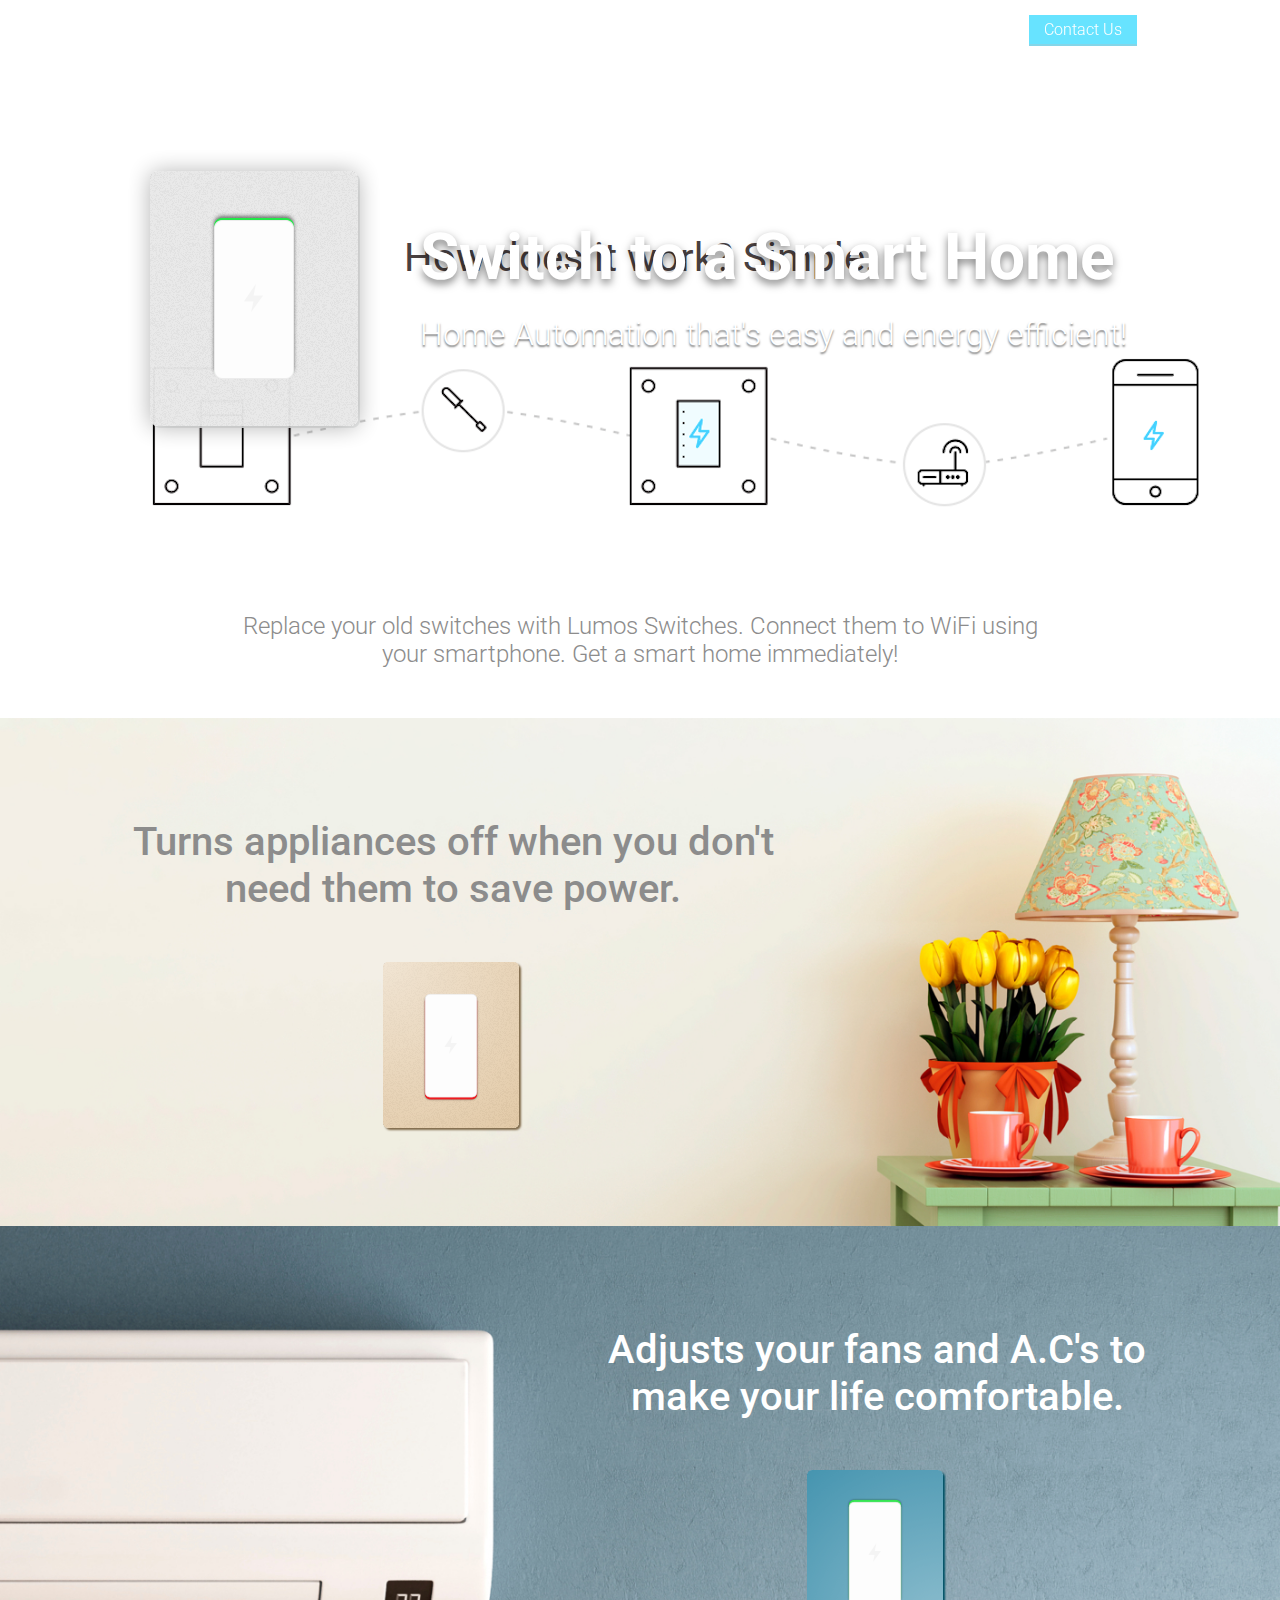
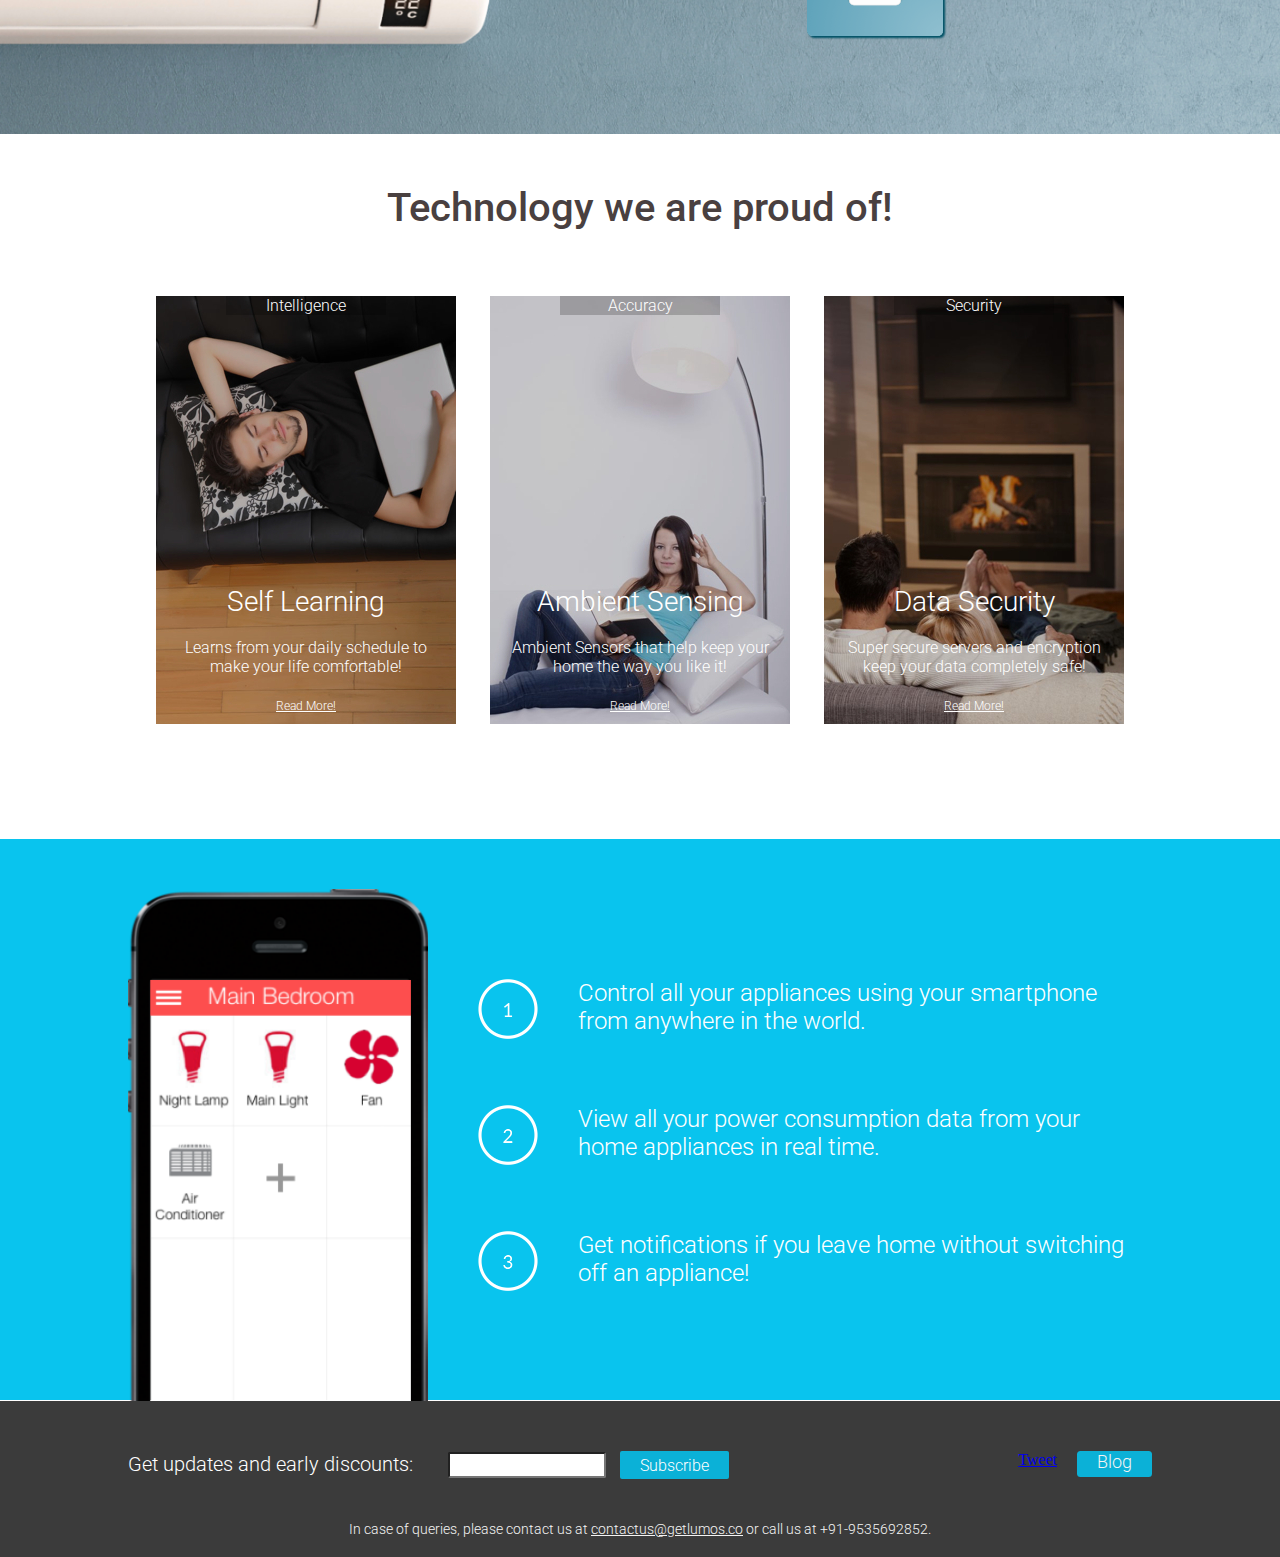
==== index.html @ be2c0e06 "Fixed the top nav as well" ====
<!DOCTYPE html>
<html lang="en" xml:lang="en" xmlns="http://www.w3.org/1999/xhtml">
<head>
<meta http-equiv="Content-Type" content="text/html; charset=UTF-8">
<link href='http://fonts.googleapis.com/css?family=Roboto:400,700,500,300,100' rel='stylesheet' type='text/css'>
<title>Lumos: Home Automation Made Simple!</title>
<link href="./Lumos_Files/css/Main.css" media="screen" rel="stylesheet" type="text/css">
<script src="./Lumos_Files/js/modernizr.custom.js"></script>
<script src="./Lumos_Files/js/toucheffects.js"></script>
<script src="./Lumos_Files/js/jquery-1.9.1.min.js"></script>


<!-- jquery to execute the menu effect-->
<script type="text/javascript">
$(document).ready(function () {
    var menu = $('.slide');

    $(window).scroll(function () {
        var y = $(this).scrollTop();
        var z = $('#fold2').offset().top; //to ensure smooth scrolling

        if (y >= z) {
            menu.removeClass('menuBar').addClass('light-menuBar');
            document.getElementById("logo").style.backgroundImage="url('./Lumos_Files/images/LumosFinalLogo.png')";
        }
        else{
            menu.removeClass('light-menuBar').addClass('menuBar');
         	document.getElementById("logo").style.backgroundImage="url('./Lumos_Files/images/LumosFinalLogo1.png')";   
        }
    });
    
    //smoothscroll
    $('a[href^="#"]').on('click',function (e) {
	    e.preventDefault();
	    var target = this.hash,
	    $target = $(target);
	    $('html, body').stop().animate({
	        'scrollTop': $target.offset().top
	    }, 500, 'swing', function () {
	        window.location.hash = target;
	    });
	});

});
</script>

<script type="text/javascript">
$( '#listimage2' ).mouseover(function() {
	$( '#fold6image' ).css('background-image', 'url('./Lumos_Files/images/LumosFinalLogo1.png')');
}); 
</script>

</head>

<body>
<!-- Facebook like button -->
<div id="fb-root"></div>
<script>(function(d, s, id) {
  var js, fjs = d.getElementsByTagName(s)[0];
  if (d.getElementById(id)) return;
  js = d.createElement(s); js.id = id;
  js.src = "https://connect.facebook.net/en_US/sdk.js#xfbml=1&appId=117642831675989&version=v2.0";
  fjs.parentNode.insertBefore(js, fjs);
}(document, 'script', 'facebook-jssdk'));
</script>


<div id="fold1background" class ="fold1background">
	<div id="backgroundvideo">
		<video autoplay loop poster="./Lumos_Files/images/Fold1.png" id="bgvid">
			<source src="./Lumos_Files/images/Fold1_new.webm" type="video/webm">
			<source src="./Lumos_Files/images/Lumos_Website_2_hd720.mp4" type="video/mp4">
		</video>
	</div>
	</div>
<div class = "slide menuBar">
<div class="wrap">
   <div id = "menuBar"> 
    <div class = "logo" id="logo">
    	<a href=""><img src="./Lumos_Files/images/Logohref.png"></a>
    </div>
	<ul class="nav">
		<li class="business_solutions" id="business_solutions" ><a href="./businesssolutions.html"><span>Business Solutions</span></a></li>
        <li class="case_studies" id="case_studies"><a href="https://www.medium.com/@LumosAutomation"><span>Blog</span></a></li>
        <li class="preorder" id="preorder" ><a class = "preordernow" id = "preordernow" href="mailto:contactus@getlumos.co" target="_blank">Contact Us</a></li>
    </ul>
</div>
</div>
</div>
<div class="clear"></div>
<!-- fold 1 starts here -->
<div class="wrap">
<div id = "fold1" class = "fold1">
	<div id="fold1image">
	<img src="./Lumos_Files/images/SWITCH.png">
	</div>
	<div id="fold1desc">
	<p id = "tagline">Switch to a Smart Home</p>
	<p id="taglinesmall">Home Automation that's easy and energy efficient!</p>
	</div>
</div>
</div>
<!-- fold 2 starts here -->
<div class="clear"></div>
<div id="fold2" class="fold2">
<div class="wrap">
	<h1 id="fold2tagline">How does it work? Simple.</h1>
	<div id="fold2image"><img src="./Lumos_Files/images/Fold2.png"></div>
	<div id="fold2desc">Replace your old switches with Lumos Switches. Connect them to WiFi using your smartphone. Get a smart home immediately!</div>
</div>
</div>
<!-- fold 3 starts here -->
<div class="clear"></div>
<div id="fold3" class="fold3">
	<div class="wrap">
	<div id="fold3content">
		<h1>Turns appliances off when you don't need them to save power.</h1>
		<img src="./Lumos_Files/images/Switch2.png">
	</div>
	</div>
</div>

<!-- fold 4 starts here -->
<div class="clear"></div>
<div id="fold4" class="fold4">
	<div class="wrap">
	<div id="fold4content">
		<h1>Adjusts your fans and A.C's to make your life comfortable.</h1>
		<img src="./Lumos_Files/images/Switch3.png">
	</div>
	</div>
</div>

<!-- fold 5 starts here -->
<div class="clear"></div>
	<div id="fold5">
	<div class="wrap">
		<h1 id="fold5tagline">Technology we are proud of!</h1>
		<ul id="fold5list">
			<li id="fold5image1">
				<h3>Intelligence</h3>
				<h1>Self Learning</h1>
				<p>Learns from your daily schedule to make your life comfortable!<br><br><a href="">Read More!</a> </p>
			</li>
			<li id="fold5image2">
				<h3>Accuracy</h3>
				<h1>Ambient Sensing</h1>
				<p>Ambient Sensors that help keep your home the way you like it!<br><br><a href="">Read More!</a> </p>
			</li>
			<li id="fold5image3">
				<h3>Security</h3>
				<h1>Data Security</h1>
				<p>Super secure servers and encryption keep your data completely safe!<br><br><a href="">Read More!</a> </p>
			</li>
		</ul>
	</div>
	</div>
<!-- fold 6 starts here -->
<div class="clear"></div>
<div id="fold6">
<div class="wrap">
	<div id="fold6image">
	
	</div>
	<div id="fold6list">
	<ol id="list">
		<li id="list1"><div class="listimage1" id="listimage1"><a>Control all your appliances using your smartphone from anywhere in the world.</a></div>
		</li>
		<li id="list2">
			<div class="listimage2" id="listimage2"><a>View all your power consumption data from your home appliances in real time.</a></div>
		</li>
		<li id="list3">
			<div class="listimage3" id="listimage1"><a>Get notifications if you leave home without switching off an appliance!</a></div>
		</li>
	</ol>
	</div>
</div>
</div>

<!-- fold 7 starts here 
<div class="clear"></div>
<div id="fold7">
	<div class="wrap">
		<h1>What our Customers say</h1>
		<table>
			<tr class="customercomment">
				<td class"customerimage"><img src="./Lumos_Files/images/customer1.png"></td>
				<td class="comment">This technology has revolutionaized the way we use power at IIT Gandhinagar campus. I would highly recomment Lumos switches for those who want to see a greener future.<br><br><span>Dr. Sudhir K. Jain, Director, IIT Gandhinagar</span></td>
				<td class="comma"><img src="./Lumos_Files/images/fold7_comma.png"></td>
			</tr>
			<tr class="customercomment">
				<td class"customerimage"><img src="./Lumos_Files/images/customer2.png"></td>
				<td class="comment">This technology has revolutionaized the way we use power at IIT Gandhinagar campus.<br><br><span>Dr. Sudhir K. Jain, Director, IIT Gandhinagar</span></td>
				<td class="comma"><img src="./Lumos_Files/images/fold7_comma.png"></td>
			</tr>
		</table>
	</div>
</div>-->

<!-- footer starts here -->
<div class="clear"></div>

<div class="footer">
<div class="wrap">
<!-- Begin MailChimp Signup Form -->
<div id="mc_embed_signup" class="mc_embed_signup">
<form action="http://getlumos.us9.list-manage.com/subscribe/post?u=899fa9d8d9877aaf6f7557c3e&amp;id=a20ab70013" method="post" id="mc-embedded-subscribe-form" name="mc-embedded-subscribe-form" class="validate" target="_blank" novalidate>
    <div id="mc_embed_signup_scroll">
<div class="mc-field-group">
	<label for="mce-EMAIL">Get updates and early discounts:
</label>
	<input type="email" value="" name="EMAIL" class="required_email" id="mce-EMAIL">
</div>
    <input type="submit" value="Subscribe" name="subscribe" id="mc-embedded-subscribe" class="button">
    </div>
</form>
</div>

<!--End mc_embed_signup-->
		<div class="social">
			<div class="facebook">
				<iframe src="https://www.facebook.com/plugins/like.php?href=https%3A%2F%2Ffacebook.com%2Flumosautomation&amp;width=60&amp;layout=button&amp;action=like&amp;show_faces=false&amp;share=false&amp;height=35" scrolling="no" frameborder="0" style="border:none; overflow:hidden; width:60px; height:35px;" allowTransparency="true"></iframe>
			</div>			
			<div class="twitter">
			<a class="twitter-share-button" href="https://twitter.com/share"
  			data-related="getlumos"
  			data-text="Lumos: A revolutionary home automation product!"
  			data-size="large"
  			data-count="none">
			Tweet </a>
			<script type="text/javascript">
			window.twttr=(function(d,s,id){var t,js,fjs=d.getElementsByTagName(s)[0];if(d.getElementById(id)){return}js=d.createElement(s);js.id=id;js.src="https://platform.twitter.com/widgets.js";fjs.parentNode.insertBefore(js,fjs);return window.twttr||(t={_e:[],ready:function(f){t._e.push(f)}})}(document,"script","twitter-wjs"));
			</script>
			</div>
			<div class="blog">
				<a href="https://medium.com/@LumosAutomation" target="_blank">Blog</a>
			</div>		
		</div>
	</div>
	<div class="wrap">
		<div class="contact">
		<p>In case of queries, please contact us at <a href="mailto:contactus@getlumos.co" target="_blank">contactus@getlumos.co</a> or call us at +91-9535692852.</p>
		</div>
	</div>
	</div>
</body>
</html>
---- Lumos_Files/css/Main.css ----
/* reset */
html,body,div,span,applet,object,iframe,h1,h2,h3,h4,h5,h6,p,blockquote,pre,a,abbr,acronym,address,big,cite,code,del,dfn,em,img,ins,kbd,q,s,samp,small,strike,strong,sub,sup,tt,var,b,u,i,dl,dt,dd,ol,nav ul,nav li,fieldset,form,label,legend,table,caption,tbody,tfoot,thead,tr{list-style:none;margin:0;padding:0;},th,td,article,aside,canvas,details,embed,figure,figcaption,footer,header,hgroup,menu,nav,output,ruby,section,summary,time,mark,audio,video{margin:0;padding:0;border:0;font-size:100%;font:inherit;}
article, aside, details, figcaption, figure,footer, header, hgroup, menu, nav, section {display: block;}
ol,ul{list-style:none;margin:0;padding:0;}
blockquote,q{quotes:none;}
blockquote:before,blockquote:after,q:before,q:after{content:'';content:none;}
table{border-collapse:collapse;border-spacing:0;}

/* General Stuff */
#body{
font-family: 'Roboto', sans-serif;
}

.clear{ /* clear float */
	clear:both;
	}

.wrap {
		max-width: 1024px;
		width: 100%;
		margin-left: auto;
		margin-right: auto;
}

/* fold1 background */
.fold1background {
	position: relative;
	overflow: hidden;
	margin-right: 0;
	width: 100%;
	background-image: url('./images/Fold1.png');
	background-size: cover;
	background-repeat: no-repeat;
}

#backgroundvideo {
	width: 100%;
	max-height: 560px;
}

video#bgvid {
	width: 100%; height: auto;
	z-index: -10;
	overflow: hidden;
}

/*menu bar*/
.menuBar {
	width: 100%;
	height: 60px;
	position: fixed;
	top: 0px;
	z-index: 15;
	padding-right: 0px;
	margin-right: 0;
	color: #fff;
} 

.light-menuBar {
	width: 100%;
	position: fixed;
	top: 0px;
	z-index: 15;
	padding-right: 0px;
	margin-right: 0;
	background-color: #fff;
	opacity: 1;
	color: #000;
}

#logo {
	background-image: url('../images/LumosFinalLogo1.png');
	margin-top: 15px;
	background-repeat: no-repeat;
	padding-left: 25px;
	padding-top: 10px;
	float: left;
	height: 40px;
	width: 165px;
}

.menuBar li {
    display: inline-block;
}

.light-menuBar li {
    display: inline-block;
}

.nav {
	padding-top: 10px;
	padding-bottom: 10px;
	float: right;
	display: block;
}
.nav ul {
    
}

.menuBar li a{
	color: #fff;
}

.light-menuBar li a{
	color: #000;
}

.nav li a{
	display:block;
	margin-right:15px;
	margin-left: 15px;
	padding-left: 15px;
	padding-right: 15px;
	margin-bottom: 5px;
	margin-top: 5px;
 	font-family: 'Roboto';
 	font-size: 16px;
 	font-weight: 300;
 	text-decoration: none;
}

.preorder a:hover{
	color: #fff;
	opacity: 1;
}

.preorder a {
 	color:#fff !important;
 	text-decoration: none;
 	border-width: 2px;
 	padding: 5px;
 	background: rgba(0,208,255,0.75);
	-moz-box-shadow:    0px 2px 0px 0px rgba(0,169,207,0.60);
	box-shadow:         0px 2px 0px 0px rgba(0,169,207,0.60);
	opacity: 0.8;
}

/* IndexHTML fold 1 */

.fold1 {
	text-align: center;
	margin: 0 auto;
	position: absolute; /*Needs a fix*/
	top: 150px;
	z-index: 13;
	display: inline-block;
}
#fold1image{
	float: left;
}
#fold1desc{
	float: left;
	text-align: left;
	padding-left: 40px;
}
 #tagline {
 	font-family: 'Roboto';
 	padding-top: 70px;
 	font-size: 64px;
 	font-weight: 700;
 	color:#fff;
 	text-shadow: 0px 4px 8px rgba(0,0,0, 0.5);
 }
 #taglinesmall {
 	padding-top: 20px;
 	font-family: 'Roboto';
 	font-size: 32px;
 	font-weight: 300;
 	color:#fff;
 	text-shadow: 0px 2px 2px rgba(0,0,0, 0.5);	
 }

 #fold1button {
 	font-family: 'Roboto';
 	font-size: 24px;
 	font-weight: 300;
 	color: #fff;
 	margin: 20px;
 	margin-top: 100px;
 	padding: 20px;
 	padding-left: 40px;
 	padding-right: 40px;
 	background: none;
 	border-style: solid; 
 	border-color: #fff;
 	border-width: 3px;
 	border-radius: 5px;
 }
/* IndexHTML fold 2 */
#fold2{
	text-align: center;
}
#fold2tagline{
	padding-top: 80px;
	font-family: 'Roboto';
 	font-size: 40px;
 	font-weight: 400;
 	color: #494040;
}

#fold2image{
	padding-top: 50px;

}

#fold2desc{
	padding-top: 50px;
	font-family: 'Roboto';
 	font-size: 24px;
 	font-weight: 300;
 	color: #8c8c8c;
 	max-width: 800px;
 	margin: auto;
 	padding-bottom: 50px;
}

/* IndexHTML fold 3 */
#fold3 {
	background-image: url('../images/Usecase1.jpg');
	text-align: left;
	background-size: cover;
}

#fold3content {
	text-align: center;
	max-width: 650px;
	padding-bottom: 90px;
}
#fold3 h1{
	text-align: center;
	font-family: 'Roboto';
	font-size: 40px;
	font-weight: 500;
	padding-top: 100px;
	padding-bottom: 50px;
	color: #8c8c8c;
}

#fold3 img{
	text-align: center;
}
/* IndexHTML fold 4 */
#fold4 {
	background-image: url('../images/Usecase2.jpg');
	text-align: right;
	background-size: cover;
}

#fold4content {
	text-align: center;
	margin-right:0;
	margin-left: 474px; 
	max-width: 550px;
	padding-bottom: 90px;
}
#fold4 h1{
	text-align: center;
	font-family: 'Roboto';
	font-size: 40px;
	font-weight: 500;
	padding-top: 100px;
	padding-bottom: 50px;
	color: #fff;
}

#fold4 img{
	text-align: center;
}

/* IndexHTML fold 5 */
#fold5{
	text-align: center;
	margin-bottom: 100px;
}
#fold5tagline {
 	font-family: 'Roboto';
 	font-size: 40px !important;
 	font-weight: 500 !important;
 	color:#494040 !important;
 	padding-top: 50px !important;
 	padding-bottom: 50px !important;
}
#fold5image1{
	background-image: url('../images/Fold4_1.jpg');
	background-repeat: no-repeat;
}

#fold5image1 :hover{
}

#fold5image2{
background-image: url('../images/Fold4_2.jpg');
background-repeat: no-repeat;
}

#fold5image3{
background-image: url('../images/Fold4_3.jpg');
background-repeat: no-repeat;
}

#fold5 li {
    display: inline-block;
    text-align: center;
    max-width: 300px;
    margin:15px;
}

#fold5 h3 {
	background-color: rgba(0,0,0,0.2);
	text-align: center;
	width: 160px;
	margin: 0 auto;
	font-family: 'Roboto';
 	font-size: 16px;
 	font-weight: 300;
 	color:#fff;
}

#fold5 h1{
	font-family: 'Roboto';
 	font-size: 28px;
 	font-weight: 300;
 	color:#fff;
 	padding-top: 270px;
}

#fold5 p{
	font-family: 'Roboto';
 	font-size: 16px;
 	font-weight: 300;
 	color:#fff;
 	max-width: 270px;
 	margin-left: 15px;
 	margin-right: 15px;
 	padding-top: 20px;
 	margin-bottom: 10px;
}

#fold5 a{
	color: #fff;
	font-size: 12px;
}

#fold5list {
	text-align: center;
	display: block;
}

/* IndexHTML fold 6 */
#fold6{
	background: -o-radial-gradient(0% 100%, rgba(255,255,255,0.50) 0%, #000000 100%);
	background: -moz-radial-gradient(0% 100%, rgba(255,255,255,0.50) 0%, #000000 100%);
	background: -ms-radial-gradient(0% 100%, rgba(255,255,255,0.50) 0%, #000000 100%);
	background: radial-gradient(0% 100%, rgba(255,255,255,0.50) 0%, #000000 100%);
	background: #09C4EE;
}

#fold6image{
	float:left;
	margin-top: 50px;
	height: 512px;
	width: 300px;
	background-image: url("../images/MobileApp1.png");
	background-repeat: no-repeat;
}


.listimage1{
	background-image: url('../images/List1.png');
	background-repeat: no-repeat;
	background-size: 60px;
	float: left;
	padding-left: 100px;
	padding-bottom: 20px;
	padding-top: 0px;
	margin-top: 40px;
	margin-bottom: 30px;
	margin-left: 50px;
	max-width: 550px;
}
.listimage2{
	background-image: url('../images/List2.png');
	background-repeat: no-repeat;
	background-size: 60px;
	float: left;
	padding-left: 100px;
	padding-bottom: 20px;
	padding-top: 0px;
	margin-top: 20px;
	margin-bottom: 30px;
	margin-left: 50px;
	max-width: 550px;
}

.listimage3{
	background-image: url('../images/List3.png');
	background-repeat: no-repeat;
	background-size: 60px;
	float: left;
	padding-left: 100px;
	padding-bottom: 20px;
	padding-top: 0px;
	margin-top: 20px;
	margin-bottom: 20px;
	margin-left: 50px;
	max-width: 550px;
}

#fold6list {
	padding-top: 100px;
	padding-left: 50px;
	font-family: 'Roboto';
 	font-size: 24px;
 	font-weight: 300;
 	color: #fff;
 	padding-bottom: 461px;
}

.listimage1 :hover{
	font-weight: 400 !important;
	background-image: url('../images/List1_1.png') !important;
	background-repeat: no-repeat;
	background-size: 60px !important;
	margin-left: -100px;
	padding-left: 100px;
	padding-bottom: 30px;
	padding-top: 0px;
	margin-top: 20px;
	margin-bottom: 20px;
	max-width: 550px;
}

.listimage2 :hover{
	font-weight: 400 !important;
	background-image: url('../images/List2_2.png') !important;
	background-repeat: no-repeat;
	background-size: 60px;
	margin-left: -100px;
	padding-left: 100px;
	padding-bottom: 30px;
	padding-top: 0px;
	margin-top: 20px;
	margin-bottom: 20px;
	max-width: 550px;
}

.listimage3 :hover{
	font-weight: 400 !important;
	background-image: url('../images/List3_3.png') !important;
	background-repeat: no-repeat;
	background-size: 60px;
	margin-left: -100px;
	padding-left: 100px;
	padding-bottom: 30px;
	padding-top: 0px;
	margin-top: 20px;
	margin-bottom: 20px;
	max-width: 550px;
}

/* IndexHTML fold 7 */
#fold7 h1{
	font-family: 'Roboto';
	font-size: 40px;
	font-weight: 500;
	text-align: center;
	color: #494040;
	padding-top: 80px;
	padding-bottom: 50px;
}

#fold7 tr{
	height: 200px;
}

.customercomment {
	vertical-align: top;
}
.comment {
	text-align: left;
	padding-left: 50px;
	padding-right: 50px;
	padding-top: 20px;
	padding-bottom: 40px;
	font-family: 'Roboto';
	font-size: 22px;
	font-weight: 300;
	color: #494040;
	line-height: 150%;	
}

.comment span{
	font-family: 'Roboto';
	font-size: 22px;
	font-weight: 300;
	color: #09C4EE;	
}

.customerimage {
}

/* footer */
.footer {
	background-color: #3b3b3b;
	padding-bottom: 20px;
}

.mc_embed_signup {
	padding-top: 50px;
	float: left;
}

.mc-field-group {
	display: inline;
}

.mc-field-group label{
	font-family: 'Roboto';
	font-size: 20px;
	font-weight: 300;
	color: #fff;
	padding-top: 10px;
}

.button {
	font-family: 'Roboto';
	font-size: 16px;
	height: 28px;
	font-weight: 300;
 	color: #fff;
 	border-radius: 2px;
	border-width: 0px;
 	padding-left: 20px;
 	padding-right: 20px;
 	margin-left: 10px;
	text-align: center;
 	background: rgba(0,208,255,0.8);
}

.mc-field-group input{
	width: 150px;
	height: 20px;
	margin-left: 30px;
	border-radius: 2px;
	font-family: 'Roboto';
	font-size: 16px;
	font-weight: 300;
}
.social {
	padding-top: 50px;
	display: inline-flex;
	float: right;
}
.facebook {
	margin-right: 20px;
	border-radius: 5px;
}
.facebook iframe{
transform: scale(1.5);
-ms-transform: scale(1.5); 
-webkit-transform: scale(1.5); 
-o-transform: scale(1.5); 
-moz-transform: scale(1.5); 
transform-origin: top left;
-ms-transform-origin: top left;
-webkit-transform-origin: top left;
-moz-transform-origin: top left;
-webkit-transform-origin: top left; 
}

.twitter {
	margin-right: 20px;
}

.blog a {
	text-decoration: none;
	font-family: 'Roboto';
	font-size: 18px;
	height: 30px;
	font-weight: 300;
 	color: #f4f4f4;
 	border-radius: 3.5px;
	border-width: 0px;
	padding-left: 20px;
	padding-right: 20px;
	padding-bottom: 5px;
	text-align: center;
 	background: rgba(0,208,255,0.8);
}

.contact {
	padding-top: 120px;
	text-align: center;
}

.contact p{
	font-family: 'Roboto';
	font-size: 14px;
	font-weight: 300;
	color: #f4f4f4;
}

.contact a{
	font-size: 14px;
	font-weight: 300;
	color: #f4f4f4;
	text-decoration: underline;
}
/*Business Solutions Page*/
#businesssolfold1{
	background-image: url('../images/Bus_Sol_FirstFold.jpg');
	background-size: cover;
	background-repeat: no-repeat;
	padding-top: 150px;
	padding-bottom: 410px;
}

#businesssolfold1 h1{
	font-family: 'Roboto';
	font-size: 55px;
	font-weight: 300;
	padding-top: 40px;
	padding-bottom: 20px;
	color: #424242;
}

#businesssolfold1 p{
	font-family: 'Roboto';
	font-size: 20px;
	font-weight: 300;
	padding-bottom: 30px;
	color: #424242;
}

#businesssolfold1_container{
	float: right;
	margin-right: 0 auto;
}


/*
#businesssolfold2container{
	background-image: url('../images/untitled.png');
	background-repeat: no-repeat;
	background-size: cover;
	padding-top: 50px;
	padding-bottom: 500px;
}*/

#businesssolfold2 h1{
	padding-top: 80px;
	font-family: 'Roboto';
 	font-size: 40px;
 	font-weight: 400;
 	color: #494040;
	text-align: center;
}

#businesssolfold2 table {
	margin-top: 50px;
	vertical-align: middle;
	width: 100%;
	margin-bottom: 80px;
}

#businesssolfold2 td {
	width: 50%;
	padding-right: 20px;
	padding-left: 20px;
}


#businesssolfold2 img {
	vertical-align: middle;
	float: left;
	display: block;
	padding-right: 10px;
}

#businesssolfold2 h2{
	font-family: 'Roboto';
 	font-size: 40px;
 	font-weight: 400;
 	color: #10aacc;
}

#businesssolfold2 li{
	padding-top: 20px;
	font-family: 'Roboto';
 	font-size: 26px;
 	font-weight: 300;
 	color: #999999;
 	line-height: 150%;
}

#businesssolfold3 {
	background-color: #2e2e2e;
	text-align: center;
	padding-bottom: 80px;
}

#businesssolfold3 td{
	margin-right: 30px;
}
#businesssolfold3 h1{
	padding-top: 80px;
	padding-bottom: 80px;
	font-family: 'Roboto';
 	font-size: 40px;
 	font-weight: 400;
 	color: #fff;
	text-align: center;
}

#businesssolfold3 h2{
	padding-top: 25px;
	padding-bottom: 10px;
	font-family: 'Roboto';
 	font-size: 30px;
 	font-weight: 400;
 	color: #fff;
	text-align: center;
}

#businesssolfold3 img{
	text-align: center;
}

#businesssolfold3 p{
	font-family: 'Roboto';
 	font-size: 18px;
 	font-weight: 300;
 	color: #8a8a8a;
 	padding-left: 20px;
 	padding-right: 20px;
	text-align: center;
}

#businesssolfold4 {
	background-image: url('../images/bg-img-1.png');
	background-repeat: no-repeat;
	background-size: cover;
	text-align: center;
	padding-bottom: 80px;
}

#businesssolfold4 h1{
	padding-top: 100px;
	padding-bottom: 80px;
	font-family: 'Roboto';
 	font-size: 40px;
 	font-weight: 400;
 	color: #fff;
	text-align: center;
}

#businesssolfold4 td{
	text-align: center;
	width: 33%;
}

#businesssolfold4 h2{
	padding-top: 50px;
	padding-bottom: 20px;
	font-family: 'Roboto';
 	font-size: 80px;
 	font-weight: 400;
 	color: #fff;
	text-align: center;
}

#businesssolfold4 p{
	font-family: 'Roboto';
 	font-size: 20px;
 	font-weight: 300;
 	color: #fff;
 	padding-left: 20px;
 	padding-right: 20px;
	text-align: center;
}

#businesssolfold4 button{
	margin-top: 100px;
	width: 550px;
	height: 80px;
	font-family: 'Roboto';
	border-width: 2px;
	border-color: rgb(0,208,255);
	border-radius: 5px;
 	font-size: 22px;
 	font-weight: 300;
 	color: #fff;
 	padding-left: 20px;
 	padding-right: 20px;
	text-align: center;
 	background: rgba(0,208,255,0.8);
	-moz-box-shadow:    0px 1.5px 0px 0px rgba(0,169,207,0.60);
	box-shadow:         0px 1.5px 0px 0px rgba(0,169,207,0.60);
	opacity: 1;

}
#businesssolfold4 a{
	text-decoration: none !important;
	 	font-size: 22px;
 	font-weight: 300;
 	color: #fff;
	}
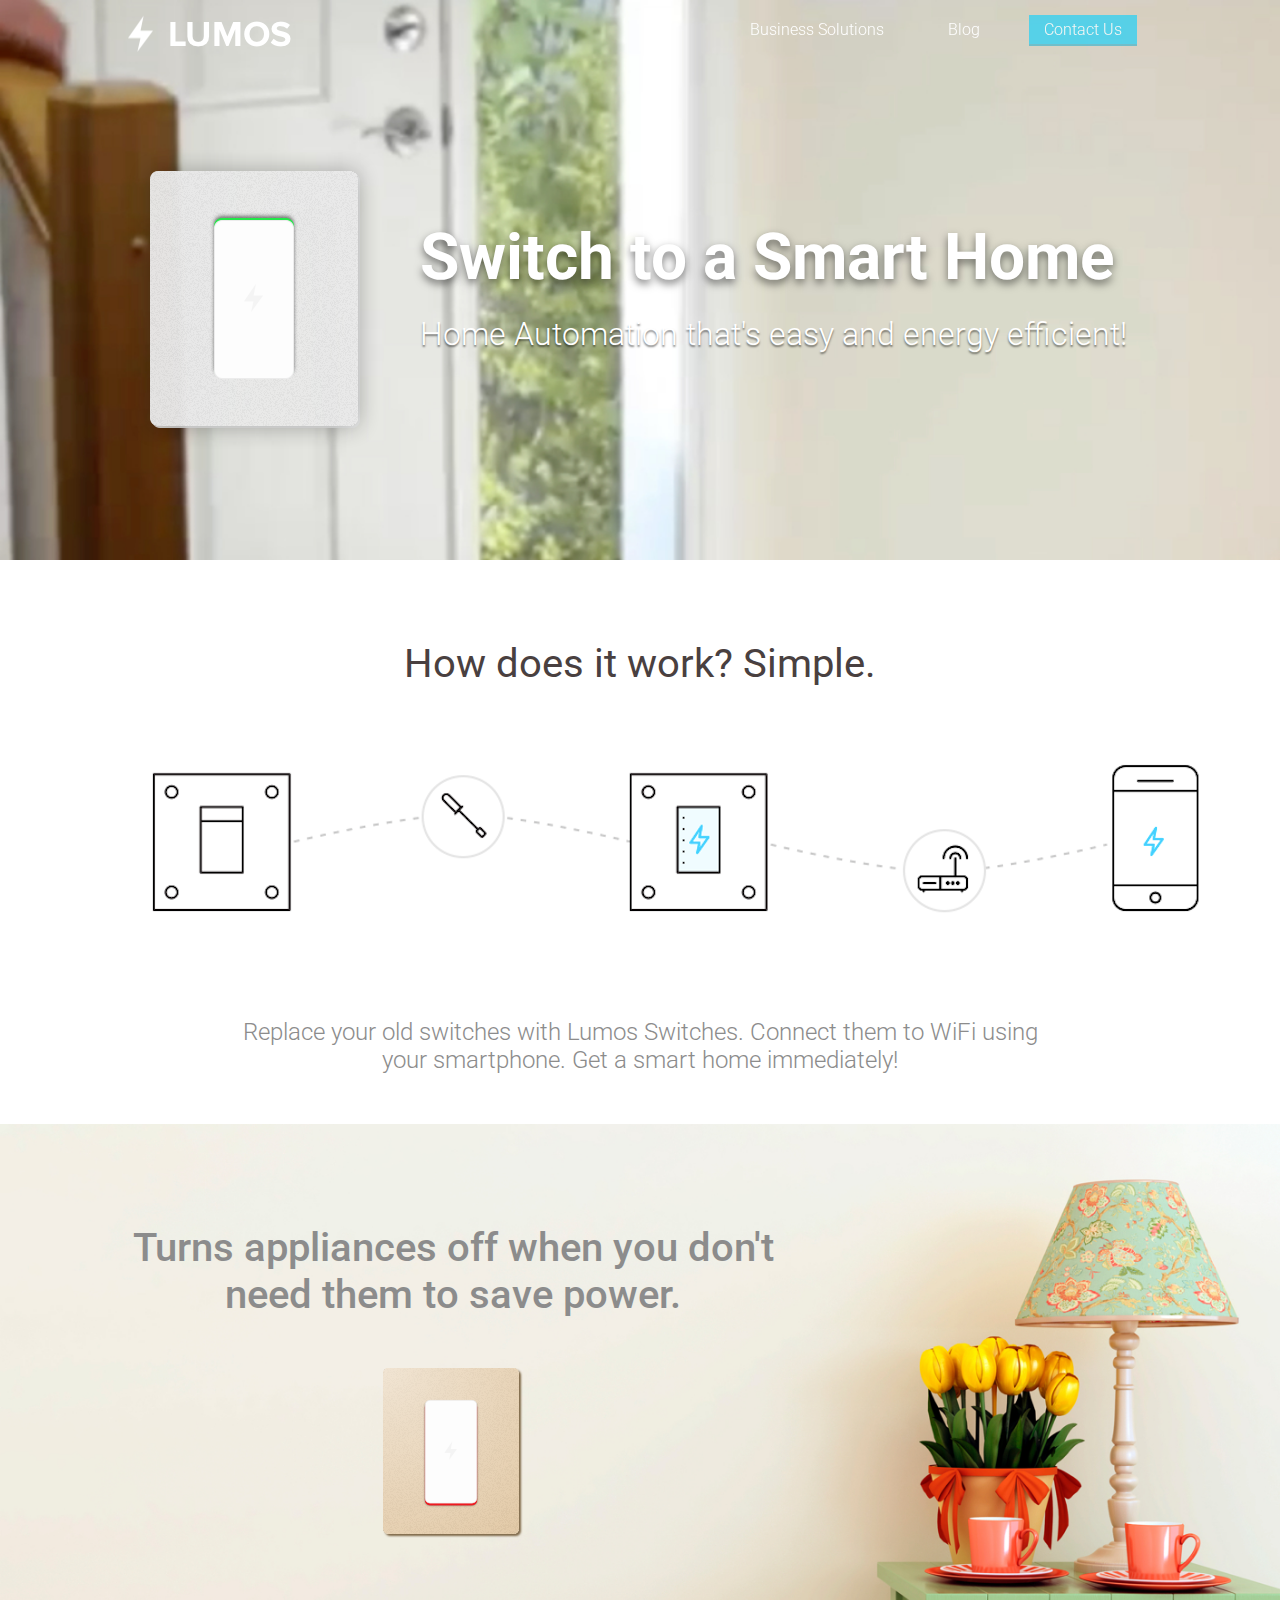
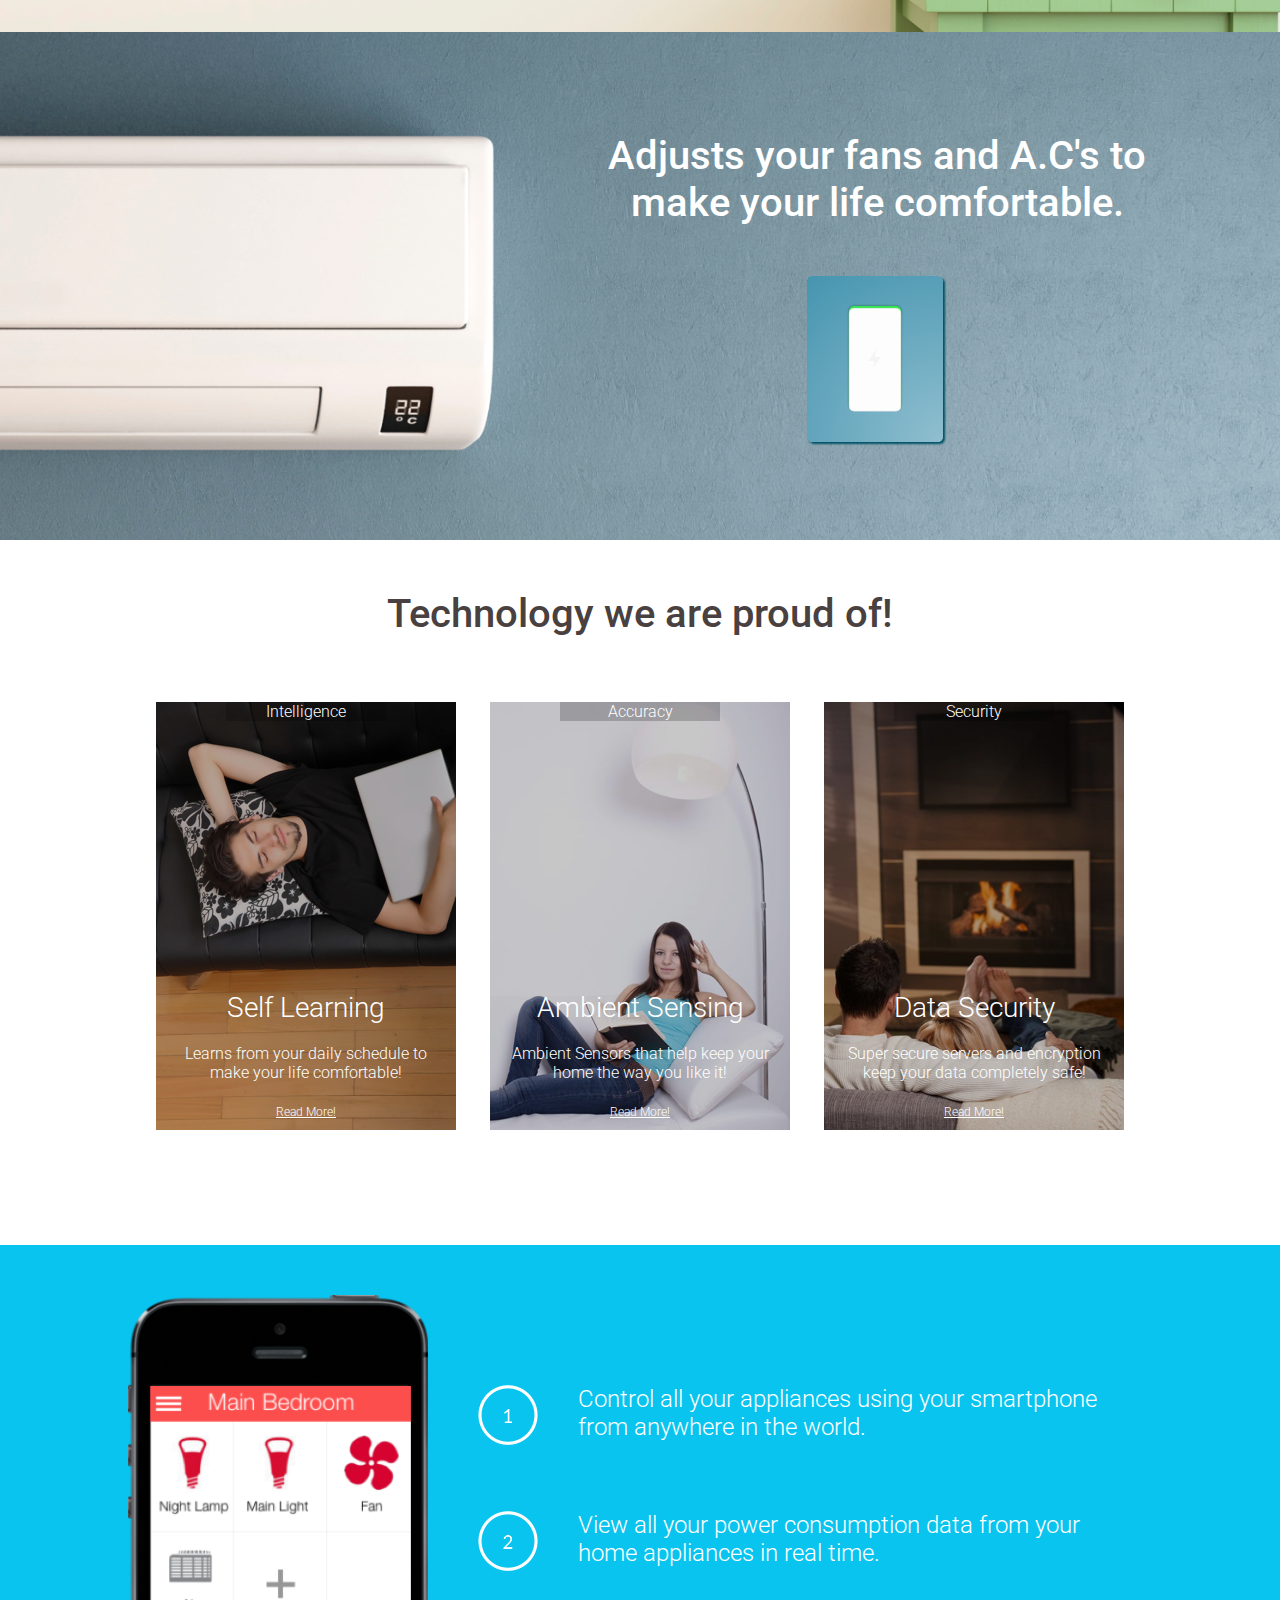
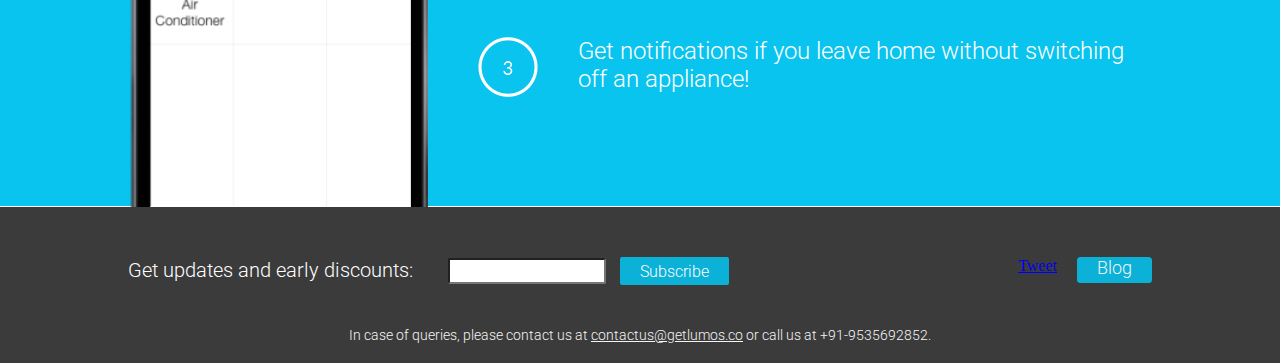
==== commit 64a5c9ed: "Index Files had wrong extension" ====
--- a/index.html
+++ b/index.html
@@ -44,11 +44,73 @@
 });
 </script>
 
-<script type="text/javascript">
-$( '#listimage2' ).mouseover(function() {
-	$( '#fold6image' ).css('background-image', 'url('./Lumos_Files/images/LumosFinalLogo1.png')');
-}); 
-</script>
+
+    <script>
+
+        //an image width in pixels 
+        var imageWidth = 300;
+    
+
+        //DOM and all content is loaded 
+        $(window).ready(function() {
+            
+            var currentImage = 0;
+
+            //set image count 
+            var allImages = $('#slideshow li img').length;
+            
+            //setup slideshow frame width
+            $('#slideshow ul').width(allImages*imageWidth);
+
+            //attach click event to slideshow buttons
+            $('.listimage2').hover(function(){
+                
+                //increase image counter
+                currentImage=1;
+                //if we are at the end let set it to 0
+                //if(currentImage>=allImages) currentImage = 0;
+                //calcualte and set position
+                setFramePosition(currentImage);
+
+            });
+            //attach click event to slideshow buttons
+            $('.listimage1').hover(function(){
+                
+                //increase image counter
+                currentImage= 0;
+                //if we are at the end let set it to 0
+                //if(currentImage>=allImages) currentImage = 0;
+                //calcualte and set position
+                setFramePosition(currentImage);
+
+            });
+
+
+            $('.listimage3').hover(function(){
+                
+                //decrease image counter
+                currentImage = 2;
+                //if we are at the end let set it to 0
+                //if(currentImage<0) currentImage = allImages-1;
+                //calcualte and set position
+                setFramePosition(currentImage);
+
+            });
+           
+        });
+
+        //calculate the slideshow frame position and animate it to the new position
+        function setFramePosition(pos){
+            
+            //calculate position
+            var px = imageWidth*pos*-1;
+            //set ul left position
+            $('#slideshow ul').animate({
+                left: px
+            }, 0);
+        }
+
+    </script>
 
 </head>
 
@@ -67,7 +129,7 @@
 
 <div id="fold1background" class ="fold1background">
 	<div id="backgroundvideo">
-		<video autoplay loop poster="./Lumos_Files/images/Fold1.png" id="bgvid">
+		<video autoplay loop poster="./Lumos_Files/images/Fold1.jpg" id="bgvid">
 			<source src="./Lumos_Files/images/Fold1_new.webm" type="video/webm">
 			<source src="./Lumos_Files/images/Lumos_Website_2_hd720.mp4" type="video/mp4">
 		</video>
@@ -80,9 +142,9 @@
     	<a href=""><img src="./Lumos_Files/images/Logohref.png"></a>
     </div>
 	<ul class="nav">
-		<li class="business_solutions" id="business_solutions" ><a href="./businesssolutions.html"><span>Business Solutions</span></a></li>
+		<li class="business_solutions" id="business_solutions" ><a href=""><span>Business Solutions</span></a></li>
         <li class="case_studies" id="case_studies"><a href="https://www.medium.com/@LumosAutomation"><span>Blog</span></a></li>
-        <li class="preorder" id="preorder" ><a class = "preordernow" id = "preordernow" href="mailto:contactus@getlumos.co" target="_blank">Contact Us</a></li>
+        <li class="preorder" id="preorder" ><a class = "preordernow" id = "preordernow">Contact Us</a></li>
     </ul>
 </div>
 </div>
@@ -160,7 +222,13 @@
 <div id="fold6">
 <div class="wrap">
 	<div id="fold6image">
-	
+	<div id="slideshow">
+       <ul>
+            <li><img src="./Lumos_Files/images/MobileApp1.png" alt="photo1" /></li>
+            <li><img src="./Lumos_Files/images/Insights.png" alt="photo2" /></li>
+            <li><img src="./Lumos_Files/images/Notifications.png" alt="photo3" /></li>
+       </ul>
+    </div>
 	</div>
 	<div id="fold6list">
 	<ol id="list">
@@ -170,7 +238,7 @@
 			<div class="listimage2" id="listimage2"><a>View all your power consumption data from your home appliances in real time.</a></div>
 		</li>
 		<li id="list3">
-			<div class="listimage3" id="listimage1"><a>Get notifications if you leave home without switching off an appliance!</a></div>
+			<div class="listimage3" id="listimage3"><a>Get notifications if you leave home without switching off an appliance!</a></div>
 		</li>
 	</ol>
 	</div>
--- a/Lumos_Files/css/Main.css
+++ b/Lumos_Files/css/Main.css
@@ -28,7 +28,7 @@
 	overflow: hidden;
 	margin-right: 0;
 	width: 100%;
-	background-image: url('./images/Fold1.png');
+	background-image: url('./images/Fold1.jpg');
 	background-size: cover;
 	background-repeat: no-repeat;
 }
@@ -360,9 +360,71 @@
 	margin-top: 50px;
 	height: 512px;
 	width: 300px;
-	background-image: url("../images/MobileApp1.png");
-	background-repeat: no-repeat;
-}
+}
+
+
+
+
+
+
+#slideshow{
+            margin:0 auto;
+            width:300px;
+            height:512px;
+            overflow: hidden;
+            position: relative;
+        }
+
+        #slideshow ul{
+            list-style: none;
+            margin:0;
+            padding:0;
+            position: absolute;
+        }
+
+        #slideshow li{
+            float:left;
+        }
+
+        #slideshow a:hover{
+            background: rgba(0,0,0,0.8);
+            border-color: #000;
+        }
+
+        #slideshow a:active{
+            background: #990;
+        }
+
+        .slideshow-prev, .slideshow-next{
+            position: absolute;
+            top:180px;
+            font-size: 30px;
+            text-decoration: none;
+            color:#fff;
+            background: rgba(0,0,0,0.5);
+            padding: 5px;
+            z-index:2;
+        }
+        
+        .slideshow-prev{
+            left:0px;
+            border-left: 3px solid #fff;
+        }
+
+        .slideshow-next{
+            right:0px;
+            border-right: 3px solid #fff;
+        }
+
+
+
+
+
+
+
+
+
+
 
 
 .listimage1{
@@ -798,10 +860,4 @@
 	box-shadow:         0px 1.5px 0px 0px rgba(0,169,207,0.60);
 	opacity: 1;
 
-}
-#businesssolfold4 a{
-	text-decoration: none !important;
-	 	font-size: 22px;
- 	font-weight: 300;
- 	color: #fff;
-	}+}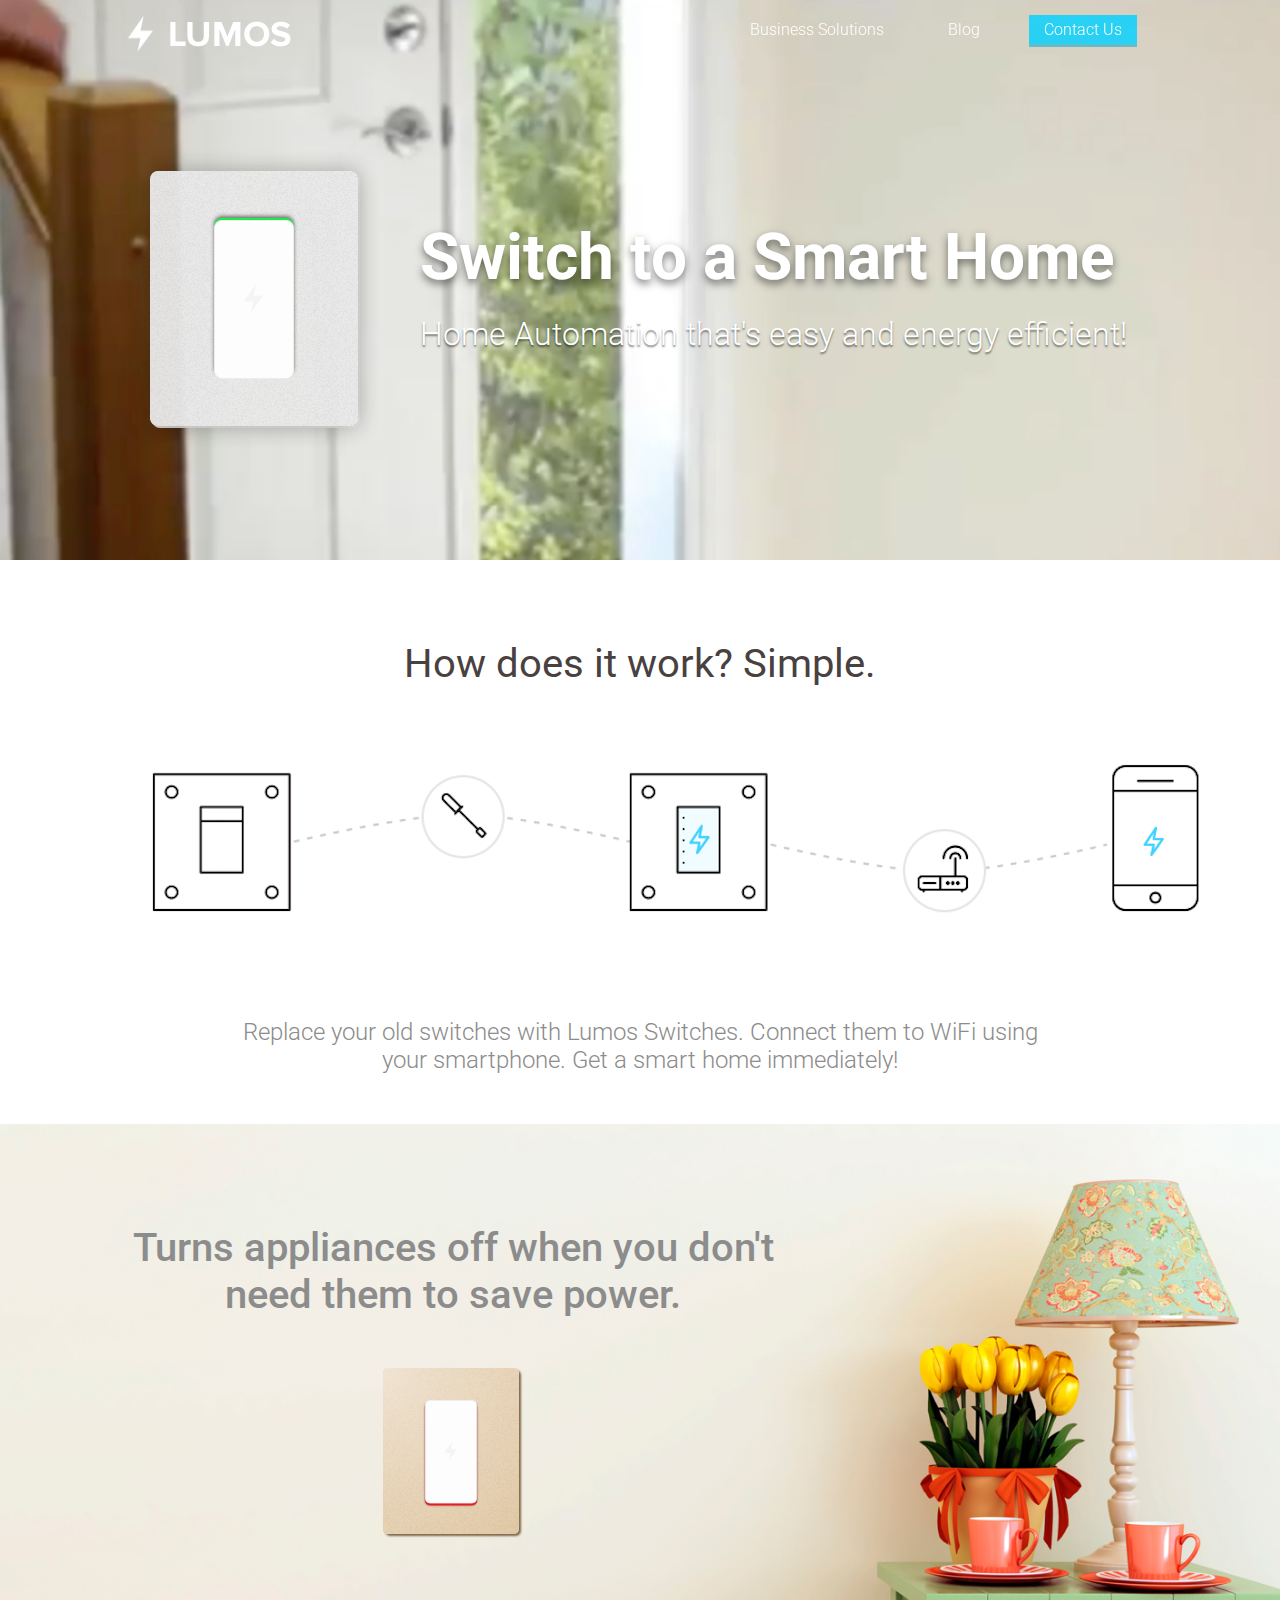
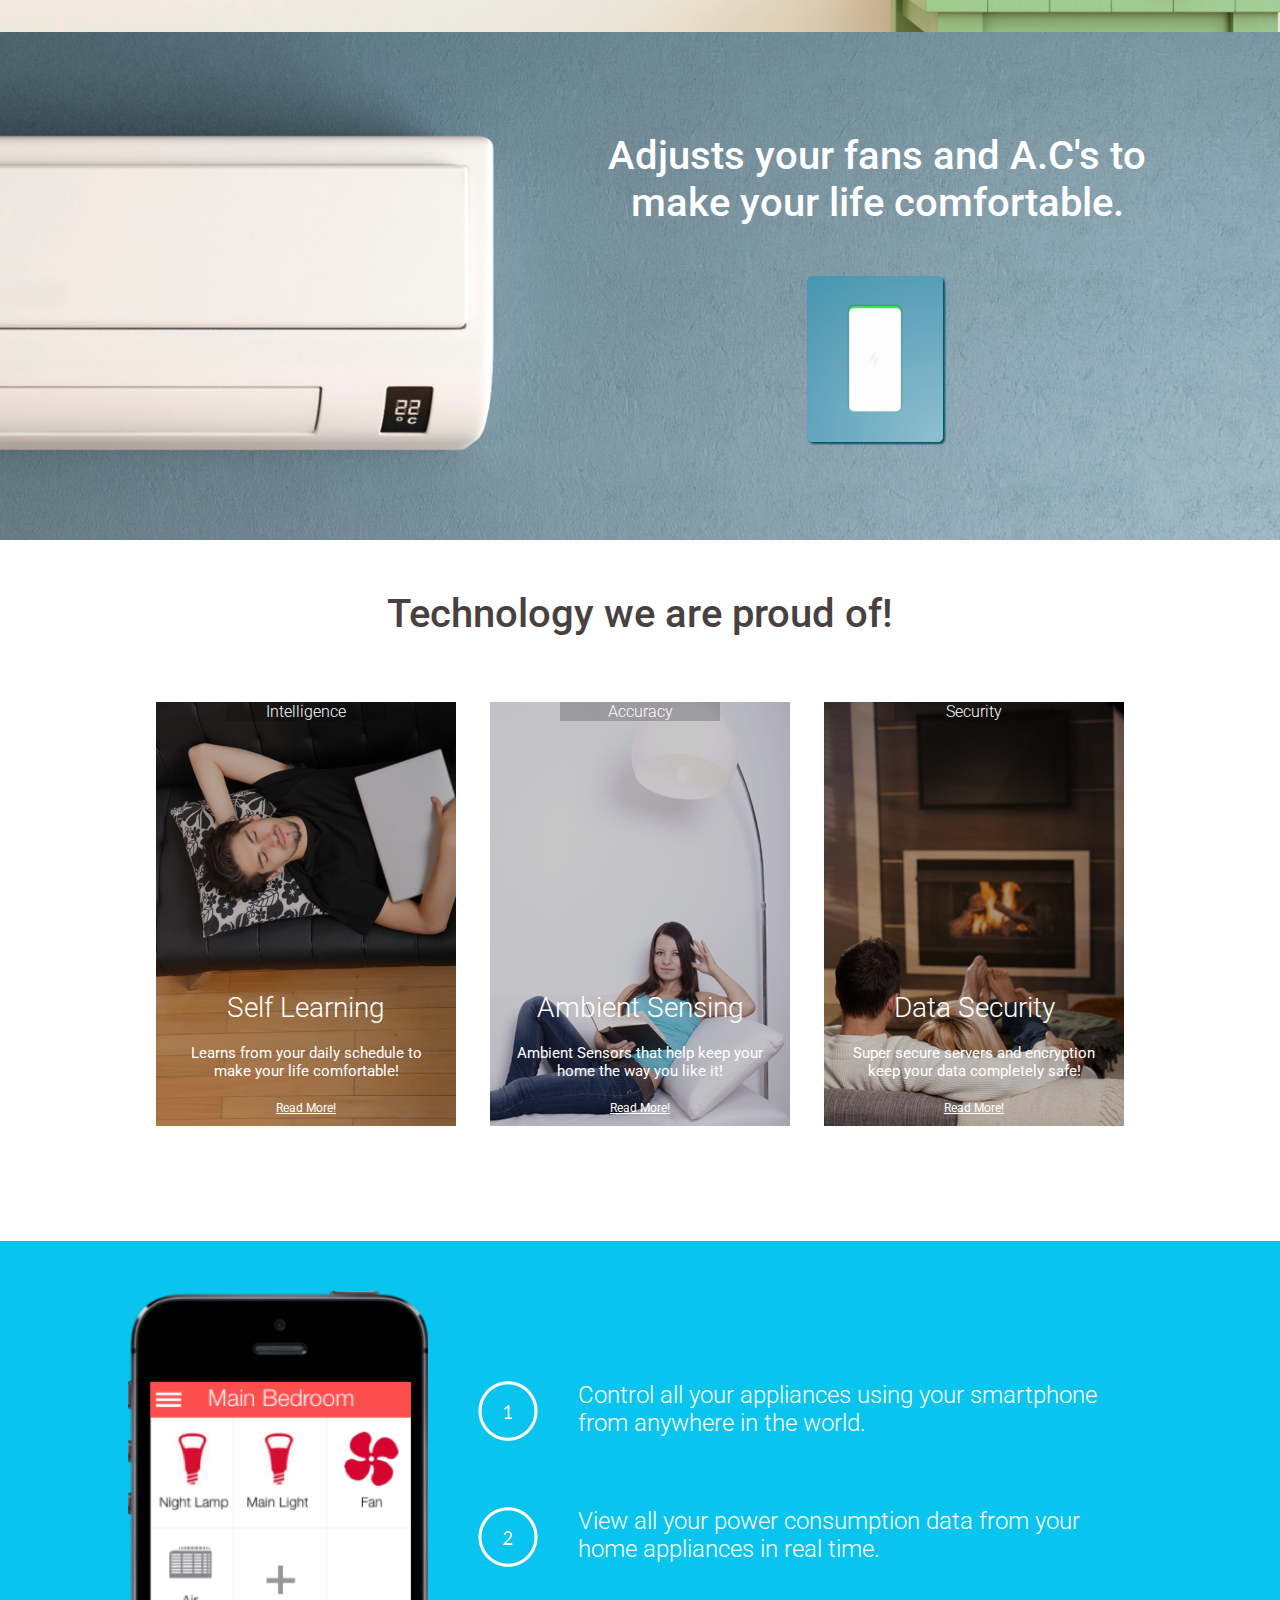
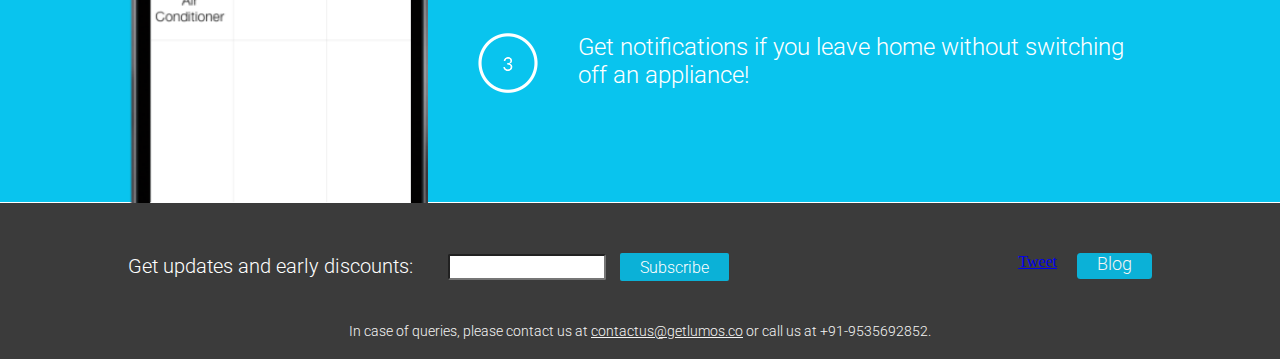
==== commit 5d8c3196: "Changed Fonts and nag bar height and width" ====
--- a/index.html
+++ b/index.html
@@ -1,6 +1,8 @@
 <!DOCTYPE html>
 <html lang="en" xml:lang="en" xmlns="http://www.w3.org/1999/xhtml">
 <head>
+<link rel="shortcut icon" href="./Lumos_Files/images/favicon.ico" type="image/x-icon">
+<link rel="icon" href="/favicon.ico" type="image/x-icon">
 <meta http-equiv="Content-Type" content="text/html; charset=UTF-8">
 <link href='http://fonts.googleapis.com/css?family=Roboto:400,700,500,300,100' rel='stylesheet' type='text/css'>
 <title>Lumos: Home Automation Made Simple!</title>
@@ -130,7 +132,7 @@
 <div id="fold1background" class ="fold1background">
 	<div id="backgroundvideo">
 		<video autoplay loop poster="./Lumos_Files/images/Fold1.jpg" id="bgvid">
-			<source src="./Lumos_Files/images/Fold1_new.webm" type="video/webm">
+			<source src="./Lumos_Files/images/Lumos_Website_2_hd720.webm" type="video/webm">
 			<source src="./Lumos_Files/images/Lumos_Website_2_hd720.mp4" type="video/mp4">
 		</video>
 	</div>
@@ -142,9 +144,9 @@
     	<a href=""><img src="./Lumos_Files/images/Logohref.png"></a>
     </div>
 	<ul class="nav">
-		<li class="business_solutions" id="business_solutions" ><a href=""><span>Business Solutions</span></a></li>
+		<li class="business_solutions" id="business_solutions" ><a href="./businesssolutions.html"><span>Business Solutions</span></a></li>
         <li class="case_studies" id="case_studies"><a href="https://www.medium.com/@LumosAutomation"><span>Blog</span></a></li>
-        <li class="preorder" id="preorder" ><a class = "preordernow" id = "preordernow">Contact Us</a></li>
+        <li class="preorder" id="preorder" ><a class = "preordernow" id = "preordernow" href="mailto:contactus@getlumos.co" target="_blank">Contact Us</a></li>
     </ul>
 </div>
 </div>
@@ -202,17 +204,17 @@
 			<li id="fold5image1">
 				<h3>Intelligence</h3>
 				<h1>Self Learning</h1>
-				<p>Learns from your daily schedule to make your life comfortable!<br><br><a href="">Read More!</a> </p>
+				<p>Learns from your daily schedule to make your life comfortable!<br><br><a href="https://medium.com/@LumosAutomation/lumos-technology-series-self-learning-7b1ccf6bfcfb" target="_blank">Read More!</a> </p>
 			</li>
 			<li id="fold5image2">
 				<h3>Accuracy</h3>
 				<h1>Ambient Sensing</h1>
-				<p>Ambient Sensors that help keep your home the way you like it!<br><br><a href="">Read More!</a> </p>
+				<p>Ambient Sensors that help keep your home the way you like it!<br><br><a href="https://medium.com/@LumosAutomation/lumos-technology-series-ambient-sensing-f56a53f23588" target="_blank">Read More!</a> </p>
 			</li>
 			<li id="fold5image3">
 				<h3>Security</h3>
 				<h1>Data Security</h1>
-				<p>Super secure servers and encryption keep your data completely safe!<br><br><a href="">Read More!</a> </p>
+				<p>Super secure servers and encryption keep your data completely safe!<br><br><a href="https://medium.com/@LumosAutomation/lumos-technology-series-data-security-601231c5e086" target="_blank">Read More!</a> </p>
 			</li>
 		</ul>
 	</div>
--- a/Lumos_Files/css/Main.css
+++ b/Lumos_Files/css/Main.css
@@ -47,7 +47,7 @@
 /*menu bar*/
 .menuBar {
 	width: 100%;
-	height: 60px;
+	height: 50px;
 	position: fixed;
 	top: 0px;
 	z-index: 15;
@@ -122,6 +122,8 @@
 .preorder a:hover{
 	color: #fff;
 	opacity: 1;
+	-moz-box-shadow:    0px 4px 0px 0px rgba(0,169,207,0.60);
+	box-shadow:         0px 4px 0px 0px rgba(0,169,207,0.60);
 }
 
 .preorder a {
@@ -129,10 +131,10 @@
  	text-decoration: none;
  	border-width: 2px;
  	padding: 5px;
- 	background: rgba(0,208,255,0.75);
-	-moz-box-shadow:    0px 2px 0px 0px rgba(0,169,207,0.60);
-	box-shadow:         0px 2px 0px 0px rgba(0,169,207,0.60);
-	opacity: 0.8;
+ 	background: rgba(0,208,255,0.9);
+	-moz-box-shadow:    0px 3px 0px 0px rgba(0,169,207,0.60);
+	box-shadow:         0px 3px 0px 0px rgba(0,169,207,0.60);
+	opacity: 0.9;
 }
 
 /* IndexHTML fold 1 */
@@ -186,6 +188,7 @@
  	border-width: 3px;
  	border-radius: 5px;
  }
+
 /* IndexHTML fold 2 */
 #fold2{
 	text-align: center;
@@ -226,6 +229,7 @@
 	max-width: 650px;
 	padding-bottom: 90px;
 }
+
 #fold3 h1{
 	text-align: center;
 	font-family: 'Roboto';
@@ -239,6 +243,7 @@
 #fold3 img{
 	text-align: center;
 }
+
 /* IndexHTML fold 4 */
 #fold4 {
 	background-image: url('../images/Usecase2.jpg');
@@ -326,8 +331,8 @@
 
 #fold5 p{
 	font-family: 'Roboto';
- 	font-size: 16px;
- 	font-weight: 300;
+ 	font-size: 15px;
+ 	font-weight: 400;
  	color:#fff;
  	max-width: 270px;
  	margin-left: 15px;
@@ -361,10 +366,6 @@
 	height: 512px;
 	width: 300px;
 }
-
-
-
-
 
 
 #slideshow{
@@ -418,15 +419,6 @@
 
 
 
-
-
-
-
-
-
-
-
-
 .listimage1{
 	background-image: url('../images/List1.png');
 	background-repeat: no-repeat;
@@ -834,7 +826,7 @@
 #businesssolfold4 p{
 	font-family: 'Roboto';
  	font-size: 20px;
- 	font-weight: 300;
+ 	font-weight: 400;
  	color: #fff;
  	padding-left: 20px;
  	padding-right: 20px;
@@ -860,4 +852,12 @@
 	box-shadow:         0px 1.5px 0px 0px rgba(0,169,207,0.60);
 	opacity: 1;
 
+}
+
+#businesssolfold4 a{
+	text-decoration: none;
+	font-family: 'Roboto';
+	font-size: 22px;
+ 	font-weight: 300;
+ 	color: #fff;
 }